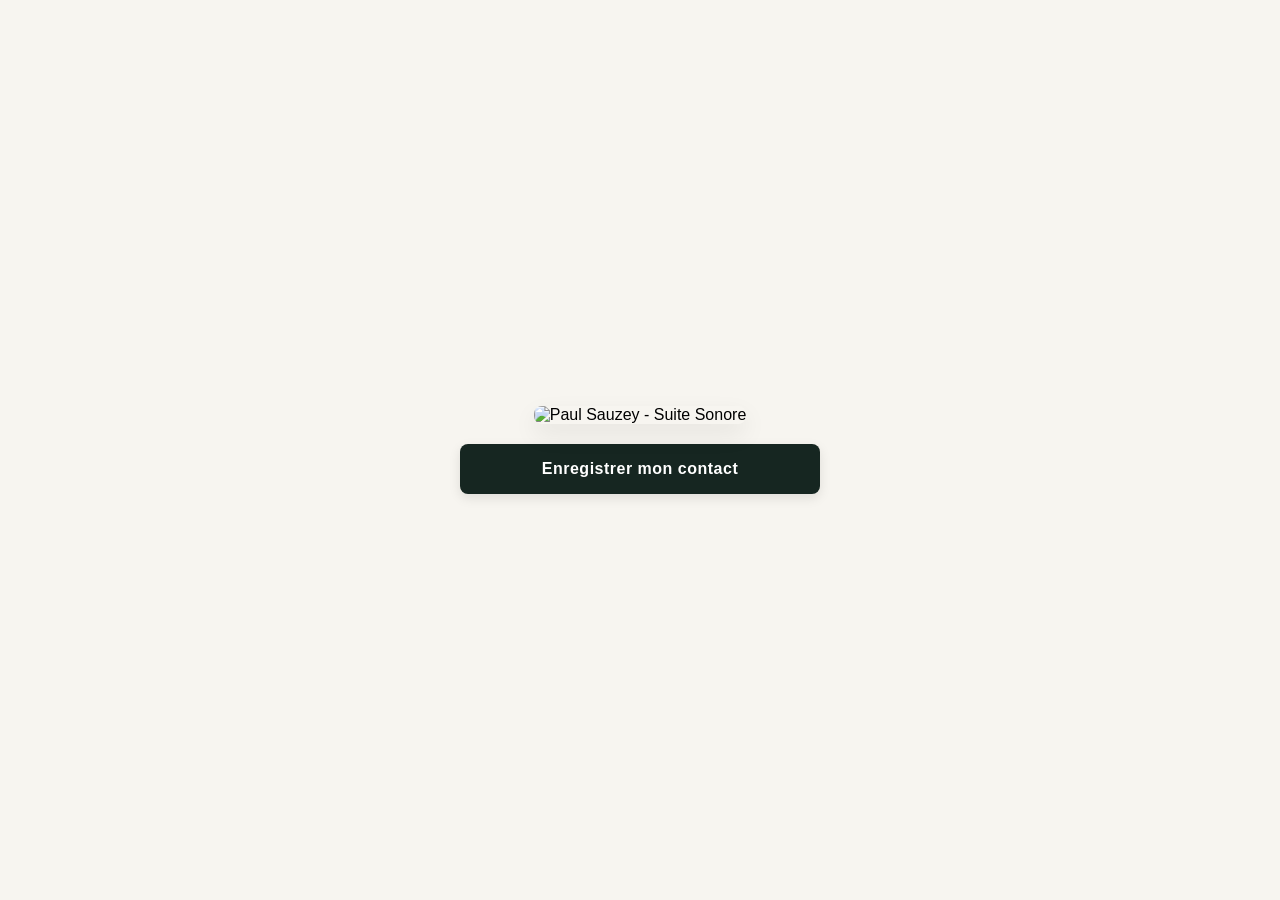
==== contact/index.html @ 44191795 "Create index.html" ====
<!DOCTYPE html>
<html lang="fr">
<head>
    <meta charset="UTF-8">
    <meta name="viewport" content="width=device-width, initial-scale=1.0">
    <title>Paul Sauzey | Suite Sonore</title>
    <style>
        body {
            margin: 0;
            padding: 0;
            background-color: #f7f5f0;
            display: flex;
            flex-direction: column;
            justify-content: center;
            align-items: center;
            min-height: 100vh;
            font-family: -apple-system, BlinkMacSystemFont, "Segoe UI", Roboto, sans-serif;
        }
        .container {
            width: 100%;
            max-width: 400px;
            text-align: center;
            box-sizing: border-box;
            padding: 20px;
        }
        .card-img {
            width: 100%;
            height: auto;
            border-radius: 8px;
            box-shadow: 0 10px 25px rgba(0,0,0,0.08);
            margin-bottom: 20px;
        }
        .btn-vcf {
            display: block;
            width: 100%;
            padding: 16px;
            background-color: #162621;
            color: #ffffff;
            border-radius: 8px;
            text-decoration: none;
            font-weight: 600;
            font-size: 16px;
            letter-spacing: 0.5px;
            box-sizing: border-box;
            box-shadow: 0 4px 12px rgba(0,0,0,0.1);
        }
    </style>
</head>
<body>

    <div class="container">
        <img src="carte.png" alt="Paul Sauzey - Suite Sonore" class="card-img">
        <a href="contact.vcf" class="btn-vcf">Enregistrer mon contact</a>
    </div>

</body>
</html>
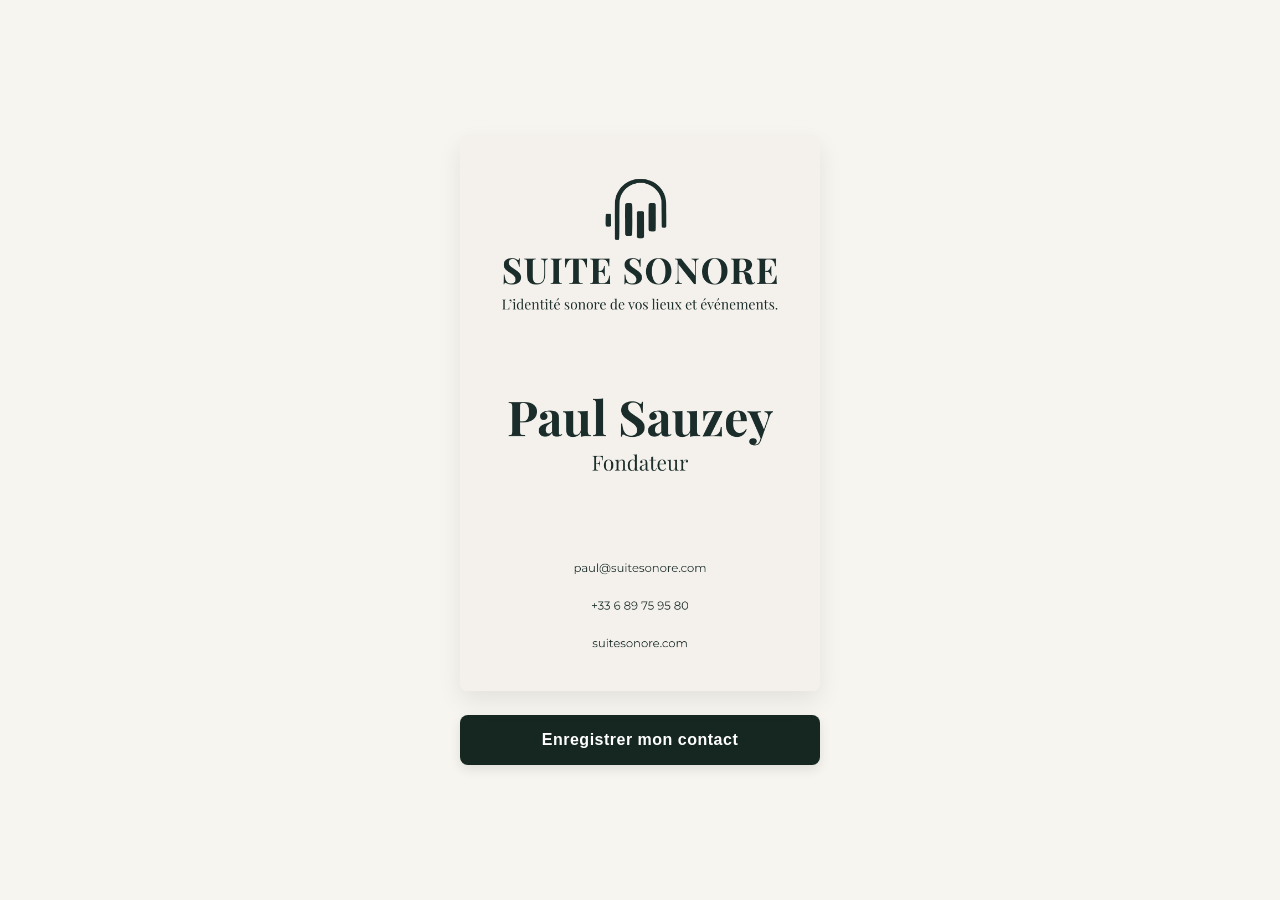
==== commit dbd5b63e: "Update index.html" ====
--- a/contact/index.html
+++ b/contact/index.html
@@ -50,7 +50,7 @@
 
     <div class="container">
         <img src="carte.png" alt="Paul Sauzey - Suite Sonore" class="card-img">
-        <a href="contact.vcf" class="btn-vcf">Enregistrer mon contact</a>
+        <a href="contact.vcf" download class="btn-vcf">Enregistrer mon contact</a>
     </div>
 
 </body>
